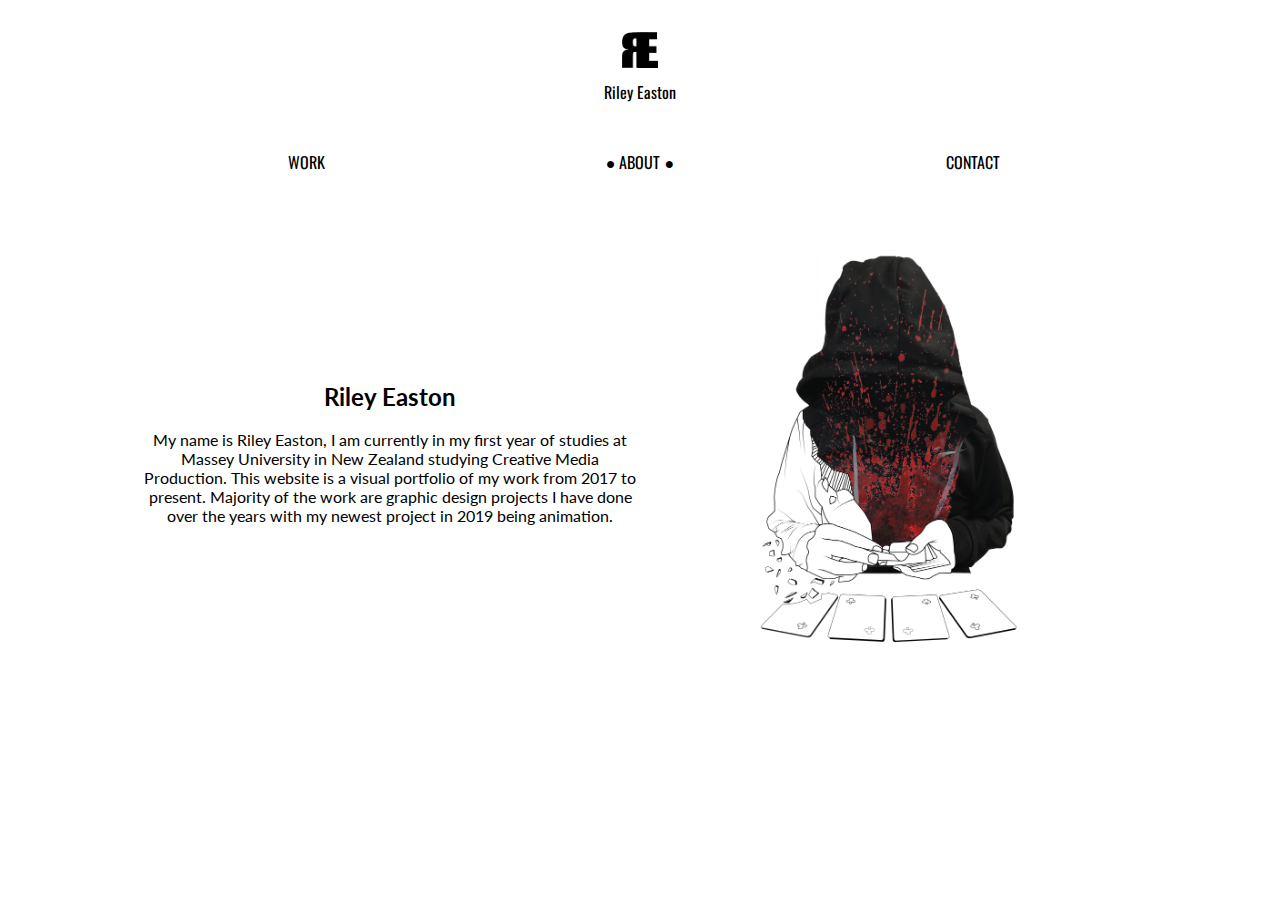
==== about.html @ 6f41143e "started website" ====
<!DOCTYPE html>

<html lang="en">

<head>
    <meta charset="utf-8"/>
    <title>Riley Easton Portfolio</title>
    <link rel="stylesheet" href="styles.css"/>
</head>

    <body>
        
       
        
    <div id="title">
        <img src="Images/RE-black.png" alt="logo" />
        <div>Riley Easton</div>
        </div>
        
        <div id="header">
            <div class="nav">
            <div class="links">
                
                <a href="index.html">WORK</a>
               
                <a href="about.html"> &#9679; ABOUT &#9679; </a>
                
                <a href="contact.html">CONTACT</a>
                
                </div>
            </div>
        </div>
        
        <div id="about">
            <div class="riley">
            
                <div class="text">
                <h2>Riley Easton</h2>
                <p>My name is Riley Easton, I am currently in my first year of studies at Massey University in New Zealand studying Creative Media Production. This website is a visual portfolio of my work from 2017 to present. Majority of the work are graphic design projects I have done over the years with my newest project in 2019 being animation.</p>
                
                
                </div>
                
                <div class="photo">
                
                <img src="Images/face%20main.png" alt="face"/> </div>
                
            </div>
           
           
        </div>
        
        
</body>
    
            

</html>
---- styles.css ----
@import url('https://fonts.googleapis.com/css?family=Lato');
@import url('https://fonts.googleapis.com/css?family=Oswald:700');
body{
    background-color: white;
    margin: 0;
    font-family: 'Lato', sans-serif;
}


#title{
    height: 75px;
    background-color: white;
    font-family: 'Oswald', sans-serif;
    color: black;
    text-align: center;
    padding-top: 25px
}
#title img{
    height: 50px
}

#title div{
    max-width:1000px;
    margin: auto;
}


#header{
    height: 50px;
    background-color: white;
    font-family: 'Oswald', sans-serif;
    color: black;
    padding: 50px
}
.nav{
    max-width:1000px;
    margin: auto;
}
.links{
    text-align: center;
    margin-top: auto;
    margin-bottom: auto;
    display: grid;
    grid-template-columns: 1fr 1fr 1fr;
    color: black;
}




.links a{
    color: black;
    text-decoration: none;
    padding-left: 10px;
    padding-right: 10px;
    
}

#work{
    
}

.gallery{
    max-width:1000px;
    margin: auto;
    display: grid;
    grid-template-columns: 1fr 1fr 1fr;
}

.date{
    grid-column: 1/4
}

.top{
    margin: 8px;
    grid-column: 1/4
}

.top img{
    width: 992px;
}
.poster{
    margin: 4px;
}

.poster img{
    width: 328px
}

.billboard{
    margin-left: 4px;
    margin-right: 4px;
    margin-top: auto;
    margin-bottom: auto;
    grid-column: 2/4
}

.billboard img{
    width: 656px
}
.merch{
    margin: 4px
}

.merch img{
    width: 328px
}

.gif{
    margin: 4px;
        grid-column: 1/4;
    text-align: center;
}

#back{
    height: 75px;
    background-color: white;
    font-family: 'Oswald', sans-serif;
    color: black;
    text-align: center;
    padding-top: 25px
}

#back a{
     color: black;
    text-decoration: none;
    padding-left: 10px;
    padding-right: 10px;
    
}

#about{
    
}

.riley{
   max-width:1000px;
    margin: auto;
    display: grid;
    grid-template-columns: 1fr 1fr; 
    font-family: 'lato', sans-serif;
    
}

.text{
    text-align: center;
    grid-column: 1/2;
    margin-top: auto;
    margin-bottom:  auto;
    
}

.photo{
    text-align: center
}

.photo img{
    height: 400px
}

#contact{}
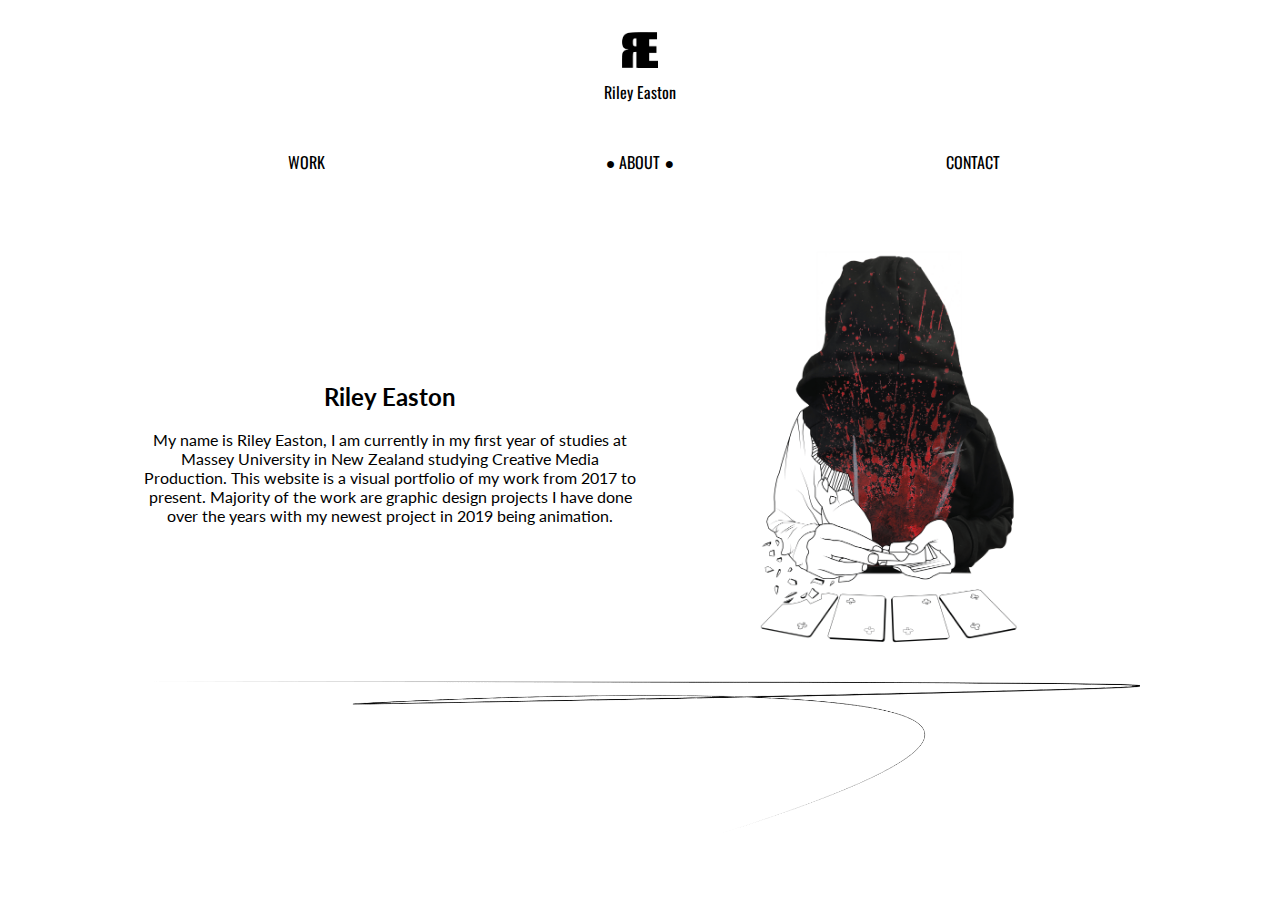
==== commit e6daf4e1: "webstie" ====
--- a/about.html
+++ b/about.html
@@ -49,6 +49,10 @@
            
            
         </div>
+        <div class="bottom">
+            <img src="Images/line.gif" alt="bottom"/>
+            
+            </div>
         
         
 </body>
--- a/styles.css
+++ b/styles.css
@@ -1,5 +1,11 @@
 @import url('https://fonts.googleapis.com/css?family=Lato');
 @import url('https://fonts.googleapis.com/css?family=Oswald:700');
+
+html {
+                scroll-behavior: smooth;
+                
+            }
+
 body{
     background-color: white;
     margin: 0;
@@ -30,7 +36,10 @@
     background-color: white;
     font-family: 'Oswald', sans-serif;
     color: black;
-    padding: 50px
+    padding: 50px;
+    
+    
+        
 }
 .nav{
     max-width:1000px;
@@ -121,6 +130,17 @@
     padding-top: 25px
 }
 
+.bottom{
+    text-align: center;
+    max-width: 1000px; 
+    margin-left: auto;
+    margin-right: auto;
+}
+
+.bottom img{
+    width: 1000px
+}
+
 #back a{
      color: black;
     text-decoration: none;
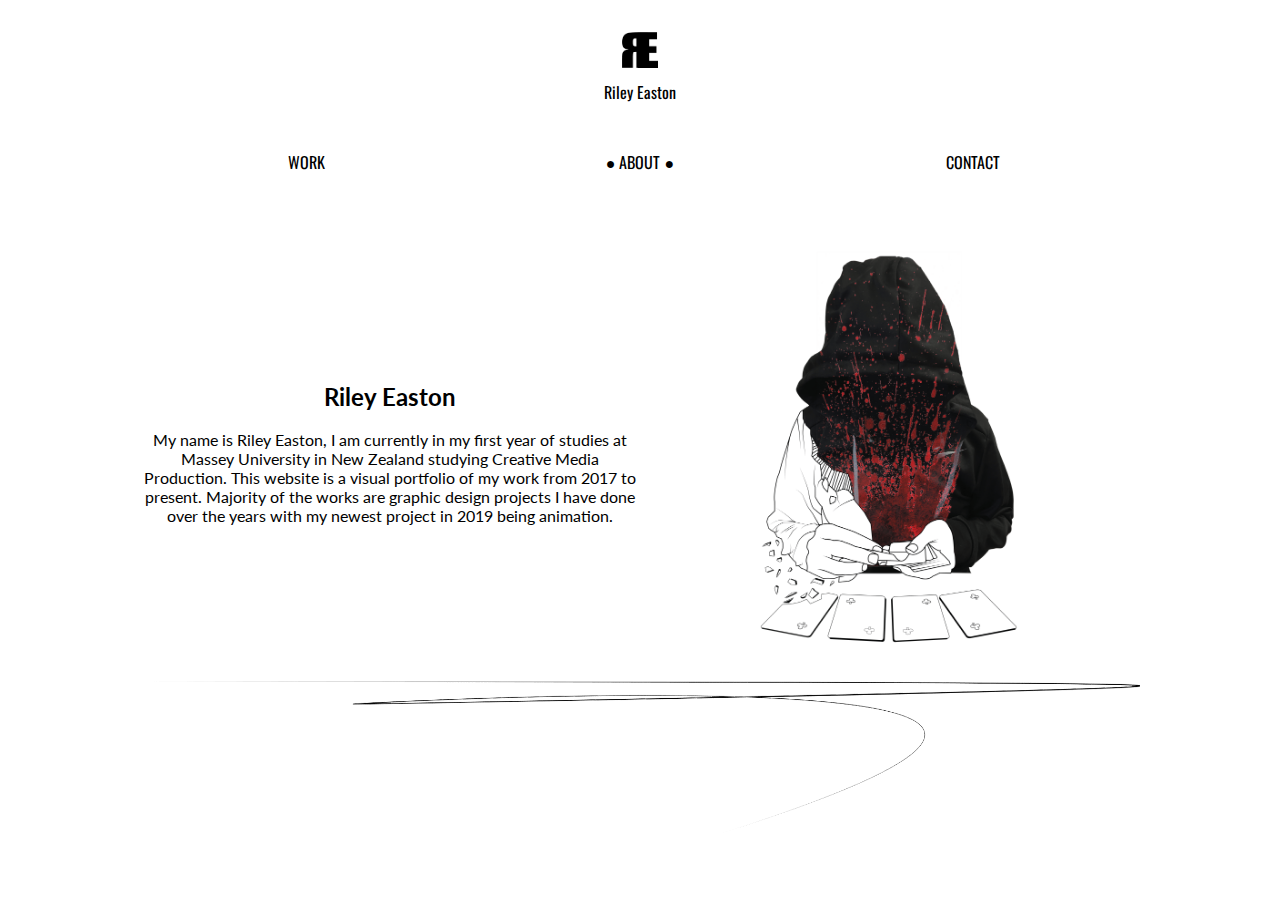
==== commit e1311891: "Update about.html" ====
--- a/about.html
+++ b/about.html
@@ -36,7 +36,7 @@
             
                 <div class="text">
                 <h2>Riley Easton</h2>
-                <p>My name is Riley Easton, I am currently in my first year of studies at Massey University in New Zealand studying Creative Media Production. This website is a visual portfolio of my work from 2017 to present. Majority of the work are graphic design projects I have done over the years with my newest project in 2019 being animation.</p>
+                <p>My name is Riley Easton, I am currently in my first year of studies at Massey University in New Zealand studying Creative Media Production. This website is a visual portfolio of my work from 2017 to present. Majority of the works are graphic design projects I have done over the years with my newest project in 2019 being animation.</p>
                 
                 
                 </div>
